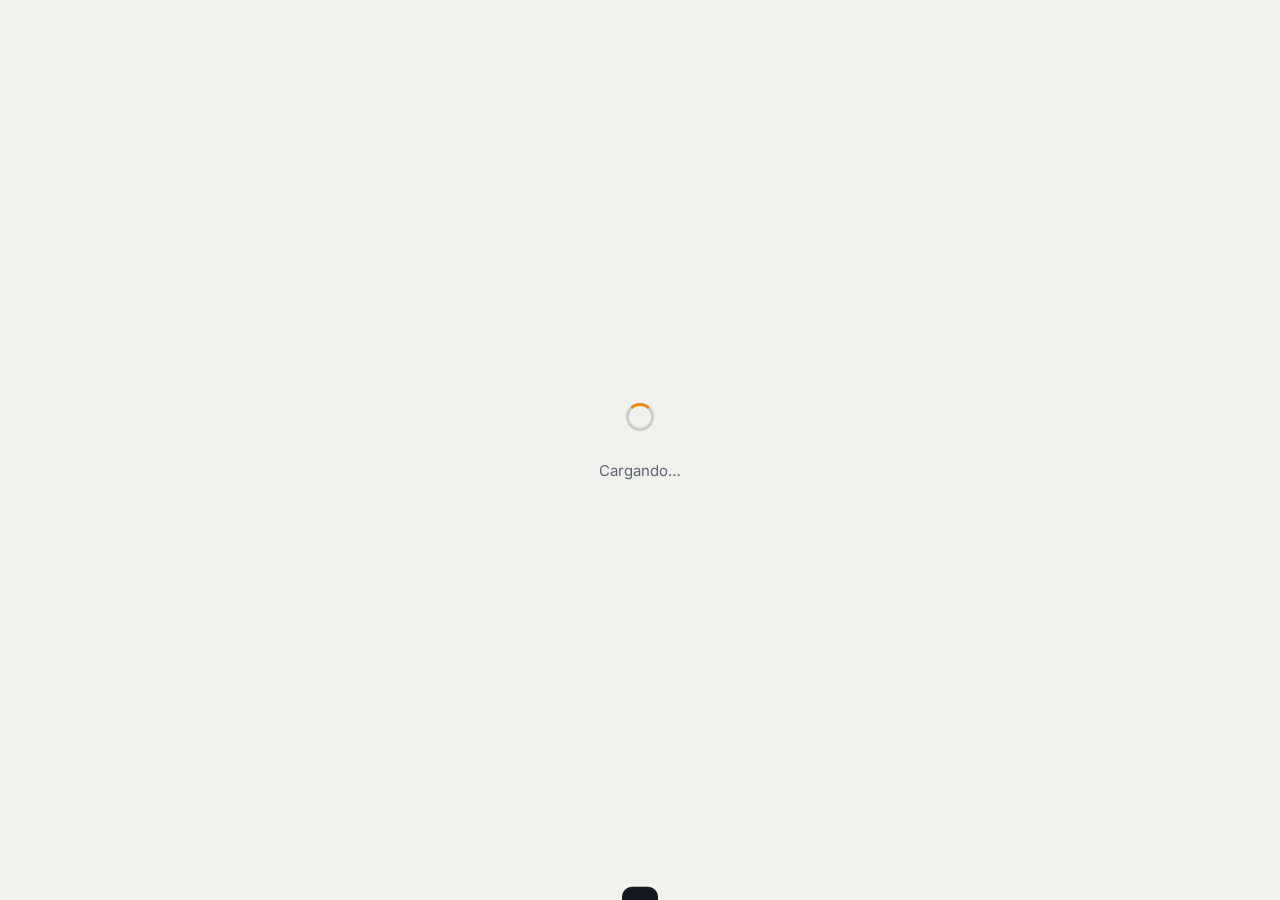
==== conductor/index.html @ 467b4f5a "Primer commit" ====
<!DOCTYPE html>
<html lang="es">
<head>
<meta charset="UTF-8">
<meta name="viewport" content="width=device-width, initial-scale=1.0, maximum-scale=1, viewport-fit=cover">
<title>Mis Rutas — Conductor</title>
<meta name="theme-color" content="#14181F">
<link rel="manifest" href="manifest.json">
<link rel="icon" href="data:image/svg+xml,<svg xmlns=%22http://www.w3.org/2000/svg%22 viewBox=%220 0 100 100%22><text y=%22.9em%22 font-size=%2290%22>🗺️</text></svg>">
<link rel="apple-touch-icon" href="data:image/svg+xml,<svg xmlns=%22http://www.w3.org/2000/svg%22 viewBox=%220 0 100 100%22><rect width=%22100%22 height=%22100%22 rx=%2220%22 fill=%22%2314181F%22/><text x=%2250%22 y=%2266%22 font-size=%2250%22 text-anchor=%22middle%22>🗺️</text></svg>">
<link rel="stylesheet" href="css/style.css">
</head>
<body>

<div class="app" id="app">
  <div class="center-loading" id="bootLoading">
    <div class="spinner"></div>
    <p>Cargando…</p>
  </div>
</div>

<div class="toast" id="toast"></div>

<script src="https://cdn.jsdelivr.net/npm/@supabase/supabase-js@2"></script>
<script src="js/supabase-config.js"></script>
<script src="js/app.js?v=1"></script>
</body>
</html>
---- conductor/css/style.css ----
/* ==========================================================================
   MIS RUTAS — app del conductor
   Misma identidad visual que el panel web (asfalto + ámbar de seguridad),
   adaptada a pantalla de celular.
   ========================================================================== */

@import url('https://fonts.googleapis.com/css2?family=Barlow+Condensed:wght@500;600;700&family=Inter:wght@400;500;600;700&family=JetBrains+Mono:wght@500;700&display=swap');

:root{
  --bg: #F0F1EC;
  --surface: #FFFFFF;
  --surface-2: #F6F7F4;
  --ink: #1B2430;
  --ink-soft: #5B6472;
  --ink-faint: #93999E;
  --sidebar: #14181F;
  --sidebar-line: #262C36;
  --sidebar-ink: #C9CDD3;
  --sidebar-ink-dim: #6E7580;
  --accent: #E8871E;
  --accent-dark: #C96D0E;
  --accent-ink: #1B2430;
  --success: #2E7D53;
  --success-bg: #E6F2EB;
  --danger: #C1443D;
  --danger-bg: #FBEAE9;
  --warning: #B8860B;
  --warning-bg: #FBF3DE;
  --border: #E2E4DE;
  --border-strong: #CBCEC7;
  --radius: 12px;
  --shadow: 0 1px 2px rgba(20,24,31,.06), 0 6px 20px -8px rgba(20,24,31,.12);
  --font-display: 'Barlow Condensed', sans-serif;
  --font-body: 'Inter', sans-serif;
  --font-mono: 'JetBrains Mono', monospace;
  --safe-top: env(safe-area-inset-top, 0px);
  --safe-bottom: env(safe-area-inset-bottom, 0px);
}

*{ box-sizing:border-box; -webkit-tap-highlight-color:transparent; }
html,body{ height:100%; }
body{
  margin:0;
  background:var(--bg);
  color:var(--ink);
  font-family:var(--font-body);
  font-size:15px;
  line-height:1.45;
  -webkit-font-smoothing:antialiased;
  overscroll-behavior-y:none;
}
h1,h2,h3,h4{ font-family:var(--font-display); font-weight:600; margin:0; letter-spacing:.2px; }
button, input, select, textarea{ font-family:inherit; font-size:inherit; }
::selection{ background:var(--accent); color:#fff; }

.app{ min-height:100vh; display:flex; flex-direction:column; }

.center-loading{ flex:1; display:flex; flex-direction:column; align-items:center; justify-content:center; gap:14px; color:var(--ink-soft); }
.spinner{ width:28px; height:28px; border-radius:50%; border:3px solid var(--border-strong); border-top-color:var(--accent); animation:spin .8s linear infinite; }
@keyframes spin{ to{ transform:rotate(360deg); } }

/* ---------- pantalla de acceso ---------- */
.auth-screen{
  flex:1; display:flex; flex-direction:column; justify-content:center;
  padding:28px 22px calc(28px + var(--safe-bottom));
  background:var(--sidebar);
}
.auth-brand{ display:flex; flex-direction:column; align-items:center; gap:8px; margin-bottom:28px; }
.auth-brand .mark{
  width:54px; height:54px; border-radius:14px; background:var(--accent);
  display:flex; align-items:center; justify-content:center; font-size:26px;
  transform:skewX(-8deg); box-shadow:var(--shadow);
}
.auth-brand .mark span{ transform:skewX(8deg); }
.auth-brand b{ font-family:var(--font-display); font-size:24px; color:#fff; letter-spacing:.3px; }
.auth-brand small{ font-size:11.5px; color:var(--sidebar-ink-dim); text-transform:uppercase; letter-spacing:1.5px; }

.auth-card{
  background:var(--surface); border-radius:16px; padding:22px 20px;
  box-shadow:var(--shadow);
}
.auth-tabs{ display:flex; background:var(--surface-2); border-radius:10px; padding:4px; margin-bottom:18px; }
.auth-tab{
  flex:1; border:none; background:transparent; padding:9px 0; border-radius:8px;
  font-weight:600; font-size:13.5px; color:var(--ink-soft); cursor:pointer;
}
.auth-tab.active{ background:var(--surface); color:var(--ink); box-shadow:var(--shadow); }

.field{ margin-bottom:14px; }
.field label{ display:block; font-size:12.5px; font-weight:600; color:var(--ink-soft); margin-bottom:6px; }
.field input, .field select, .field textarea{
  width:100%; padding:12px 13px; border-radius:10px; border:1.5px solid var(--border);
  background:var(--surface); color:var(--ink); outline:none;
}
.field input:focus, .field select:focus, .field textarea:focus{ border-color:var(--accent); }
.field small.hint{ display:block; margin-top:5px; font-size:11.5px; color:var(--ink-faint); }
.field-row{ display:flex; gap:10px; }
.field-row .field{ flex:1; }

.btn{
  width:100%; padding:13px 16px; border-radius:10px; border:none; cursor:pointer;
  font-weight:700; font-size:14.5px; font-family:var(--font-body);
  display:flex; align-items:center; justify-content:center; gap:8px;
}
.btn-accent{ background:var(--accent); color:var(--accent-ink); }
.btn-accent:active{ background:var(--accent-dark); }
.btn-ghost{ background:transparent; color:var(--ink-soft); }
.btn-danger-outline{ background:var(--danger-bg); color:var(--danger); }
.btn:disabled{ opacity:.55; pointer-events:none; }

.auth-error{
  background:var(--danger-bg); color:var(--danger); border-radius:8px;
  padding:9px 11px; font-size:13px; margin-bottom:14px; display:none;
}
.auth-error.show{ display:block; }
.auth-note{ text-align:center; color:var(--sidebar-ink-dim); font-size:11.5px; margin-top:16px; line-height:1.5; }

/* ---------- app principal (una vez logueado) ---------- */
.topbar{
  position:sticky; top:0; z-index:5;
  background:var(--sidebar); color:#fff;
  padding:calc(14px + var(--safe-top)) 18px 14px;
  display:flex; align-items:center; justify-content:space-between;
  border-bottom:1px solid var(--sidebar-line);
}
.topbar .who{ display:flex; flex-direction:column; line-height:1.2; }
.topbar .who b{ font-family:var(--font-display); font-size:17px; }
.topbar .who small{ color:var(--sidebar-ink-dim); font-size:11px; }
.topbar button{
  background:transparent; border:1px solid var(--sidebar-line); color:var(--sidebar-ink);
  border-radius:8px; padding:8px 10px; font-size:12px; cursor:pointer;
}

.list-wrap{ flex:1; padding:16px 16px calc(90px + var(--safe-bottom)); }
.list-empty{ text-align:center; color:var(--ink-faint); padding:60px 20px; }
.list-empty .ico{ font-size:38px; display:block; margin-bottom:10px; }

.route-card{
  background:var(--surface); border-radius:14px; padding:14px 15px; margin-bottom:12px;
  box-shadow:var(--shadow); border:1px solid var(--border);
}
.route-card .rc-top{ display:flex; justify-content:space-between; align-items:flex-start; gap:8px; margin-bottom:8px; }
.route-card .rc-route{ font-family:var(--font-display); font-size:18px; font-weight:600; }
.route-card .rc-route .arrow{ color:var(--accent); margin:0 4px; }
.badge{
  display:inline-block; padding:3px 9px; border-radius:100px; font-size:11px; font-weight:700;
  white-space:nowrap;
}
.badge-neutral{ background:var(--surface-2); color:var(--ink-soft); }
.badge-accent{ background:var(--warning-bg); color:var(--warning); }
.badge-ok{ background:var(--success-bg); color:var(--success); }
.route-card .rc-meta{ display:flex; flex-wrap:wrap; gap:6px 14px; font-size:12.5px; color:var(--ink-soft); margin-bottom:10px; }
.route-card .rc-meta b{ color:var(--ink); font-weight:600; }
.route-card .rc-actions{ display:flex; gap:8px; }
.route-card .rc-actions button{
  flex:1; padding:8px 0; border-radius:8px; border:1px solid var(--border); background:var(--surface-2);
  font-size:12.5px; font-weight:600; color:var(--ink); cursor:pointer;
}
.route-card .rc-actions button.danger{ color:var(--danger); background:var(--danger-bg); border-color:transparent; }

.fab{
  position:fixed; right:18px; bottom:calc(20px + var(--safe-bottom));
  width:58px; height:58px; border-radius:50%; background:var(--accent); color:var(--accent-ink);
  border:none; font-size:28px; box-shadow:0 8px 20px -6px rgba(232,135,30,.55); cursor:pointer;
  display:flex; align-items:center; justify-content:center; z-index:6;
}

/* ---------- modal / formulario de ruta ---------- */
.overlay{
  position:fixed; inset:0; background:rgba(20,24,31,.55); z-index:20;
  display:flex; align-items:flex-end; justify-content:center;
}
.sheet{
  width:100%; max-width:520px; max-height:92vh; overflow-y:auto;
  background:var(--surface); border-radius:18px 18px 0 0;
  padding:18px 18px calc(18px + var(--safe-bottom));
  animation:slideUp .18s ease-out;
}
@keyframes slideUp{ from{ transform:translateY(24px); opacity:.6; } to{ transform:translateY(0); opacity:1; } }
.sheet-head{ display:flex; align-items:center; justify-content:space-between; margin-bottom:14px; }
.sheet-head h3{ font-size:20px; }
.sheet-close{ background:var(--surface-2); border:none; width:32px; height:32px; border-radius:50%; font-size:16px; cursor:pointer; color:var(--ink-soft); }

.image-field{ margin-bottom:14px; }
.image-preview-box{
  width:100%; height:140px; border-radius:10px; border:1.5px dashed var(--border-strong);
  background:var(--surface-2); display:flex; align-items:center; justify-content:center; overflow:hidden; margin-bottom:8px;
}
.image-preview-box img{ width:100%; height:100%; object-fit:cover; }
.image-placeholder{ color:var(--ink-faint); font-size:13px; }
.image-actions{ display:flex; gap:8px; }
.image-actions .btn-sm{ flex:1; padding:9px 0; border-radius:8px; border:1px solid var(--border); background:var(--surface-2); font-size:12.5px; font-weight:600; cursor:pointer; }
.image-actions .btn-sm.danger{ background:var(--danger-bg); color:var(--danger); border-color:transparent; }

.field-static{
  padding:12px 13px; border-radius:10px; background:var(--surface-2); color:var(--ink-soft); font-size:14px;
}

.toast{
  position:fixed; left:50%; bottom:calc(18px + var(--safe-bottom)); transform:translateX(-50%) translateY(120%);
  background:var(--sidebar); color:#fff; padding:12px 18px; border-radius:10px; font-size:13.5px;
  box-shadow:var(--shadow); z-index:50; transition:transform .2s ease; max-width:92vw; text-align:center;
}
.toast.show{ transform:translateX(-50%) translateY(0); }
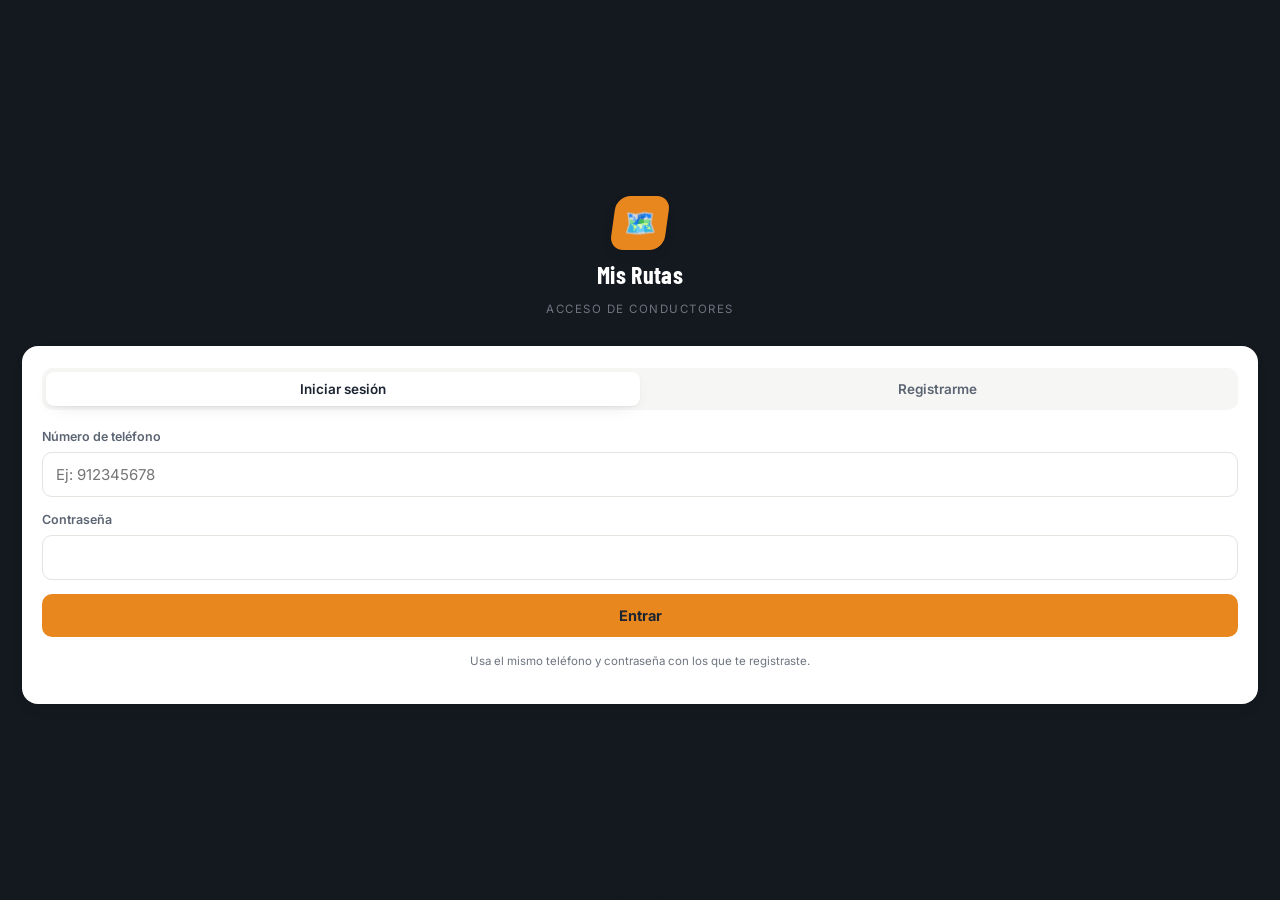
==== commit 1b975b7f: "actualizacion del proyecto" ====
--- a/conductor/index.html
+++ b/conductor/index.html
@@ -21,8 +21,6 @@
 
 <div class="toast" id="toast"></div>
 
-<script src="https://cdn.jsdelivr.net/npm/@supabase/supabase-js@2"></script>
-<script src="js/supabase-config.js"></script>
-<script src="js/app.js?v=1"></script>
+<script src="js/app.js?v=4"></script>
 </body>
 </html>
